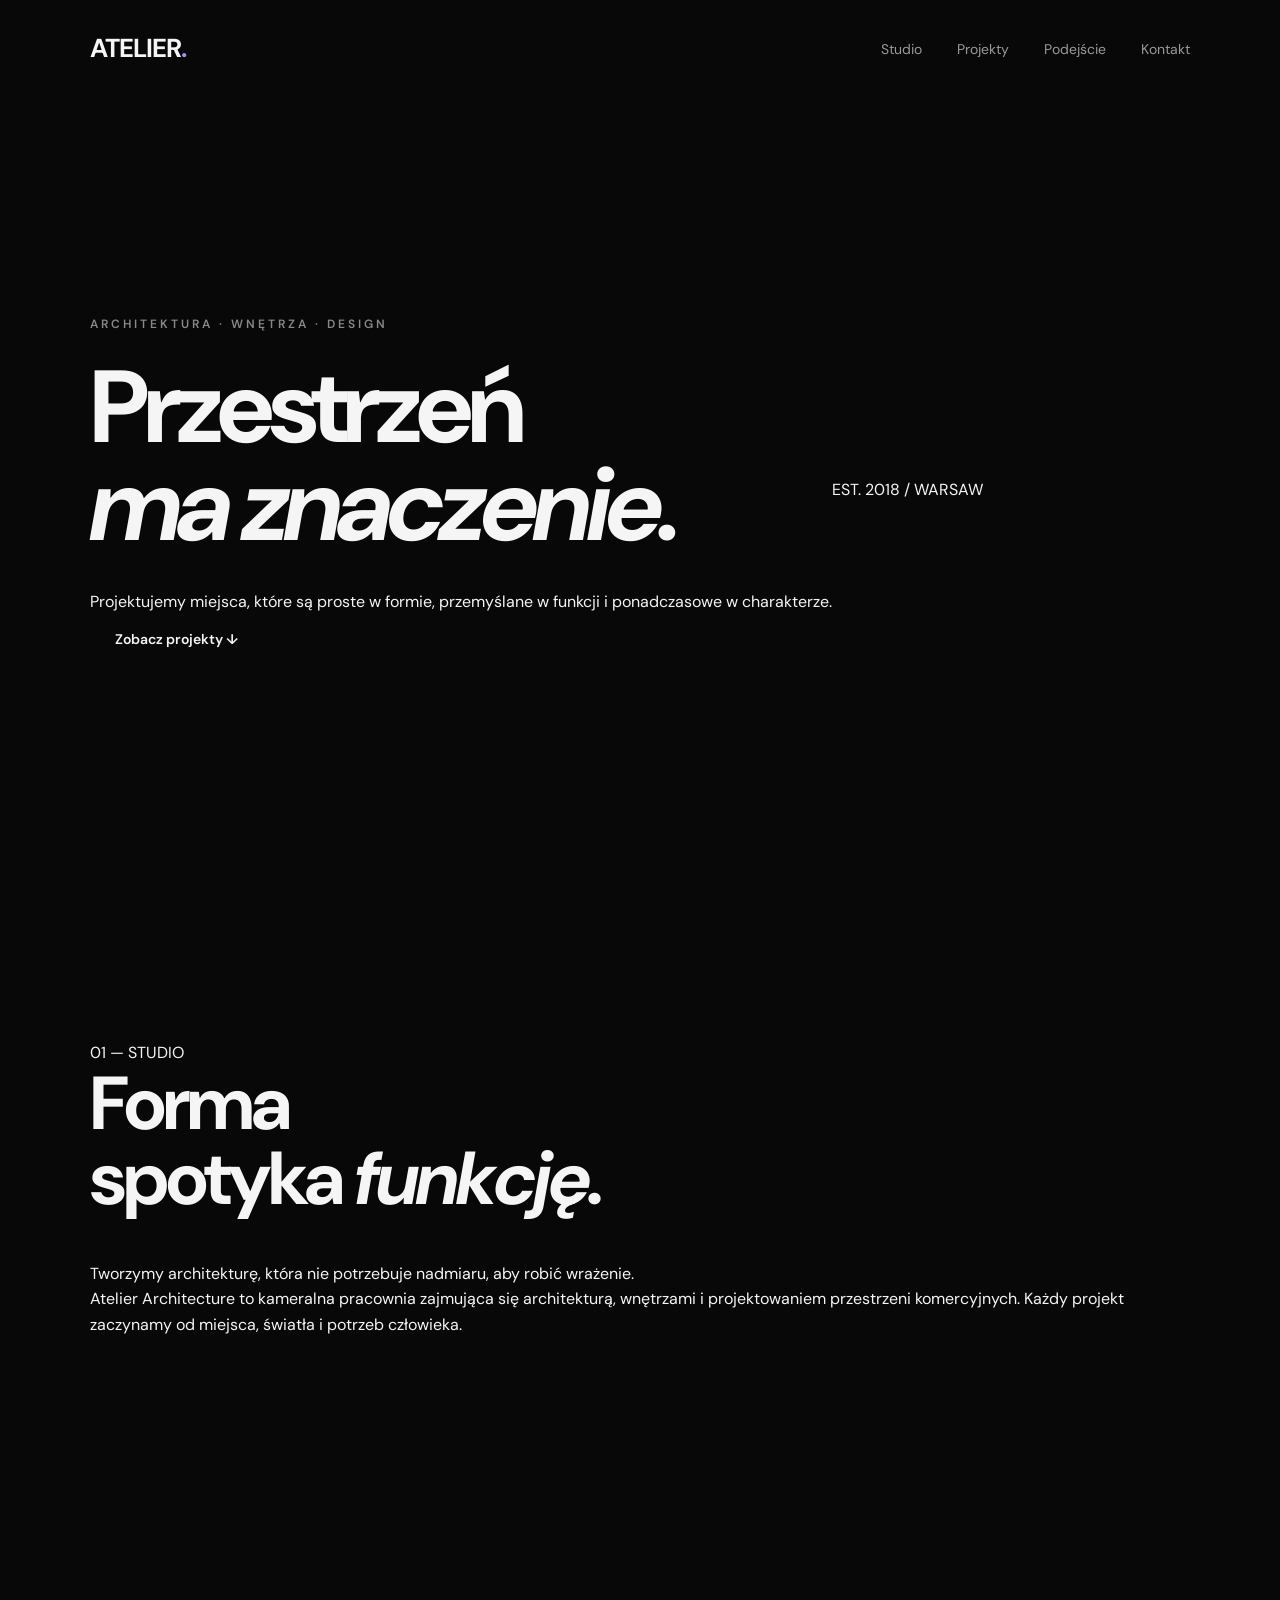
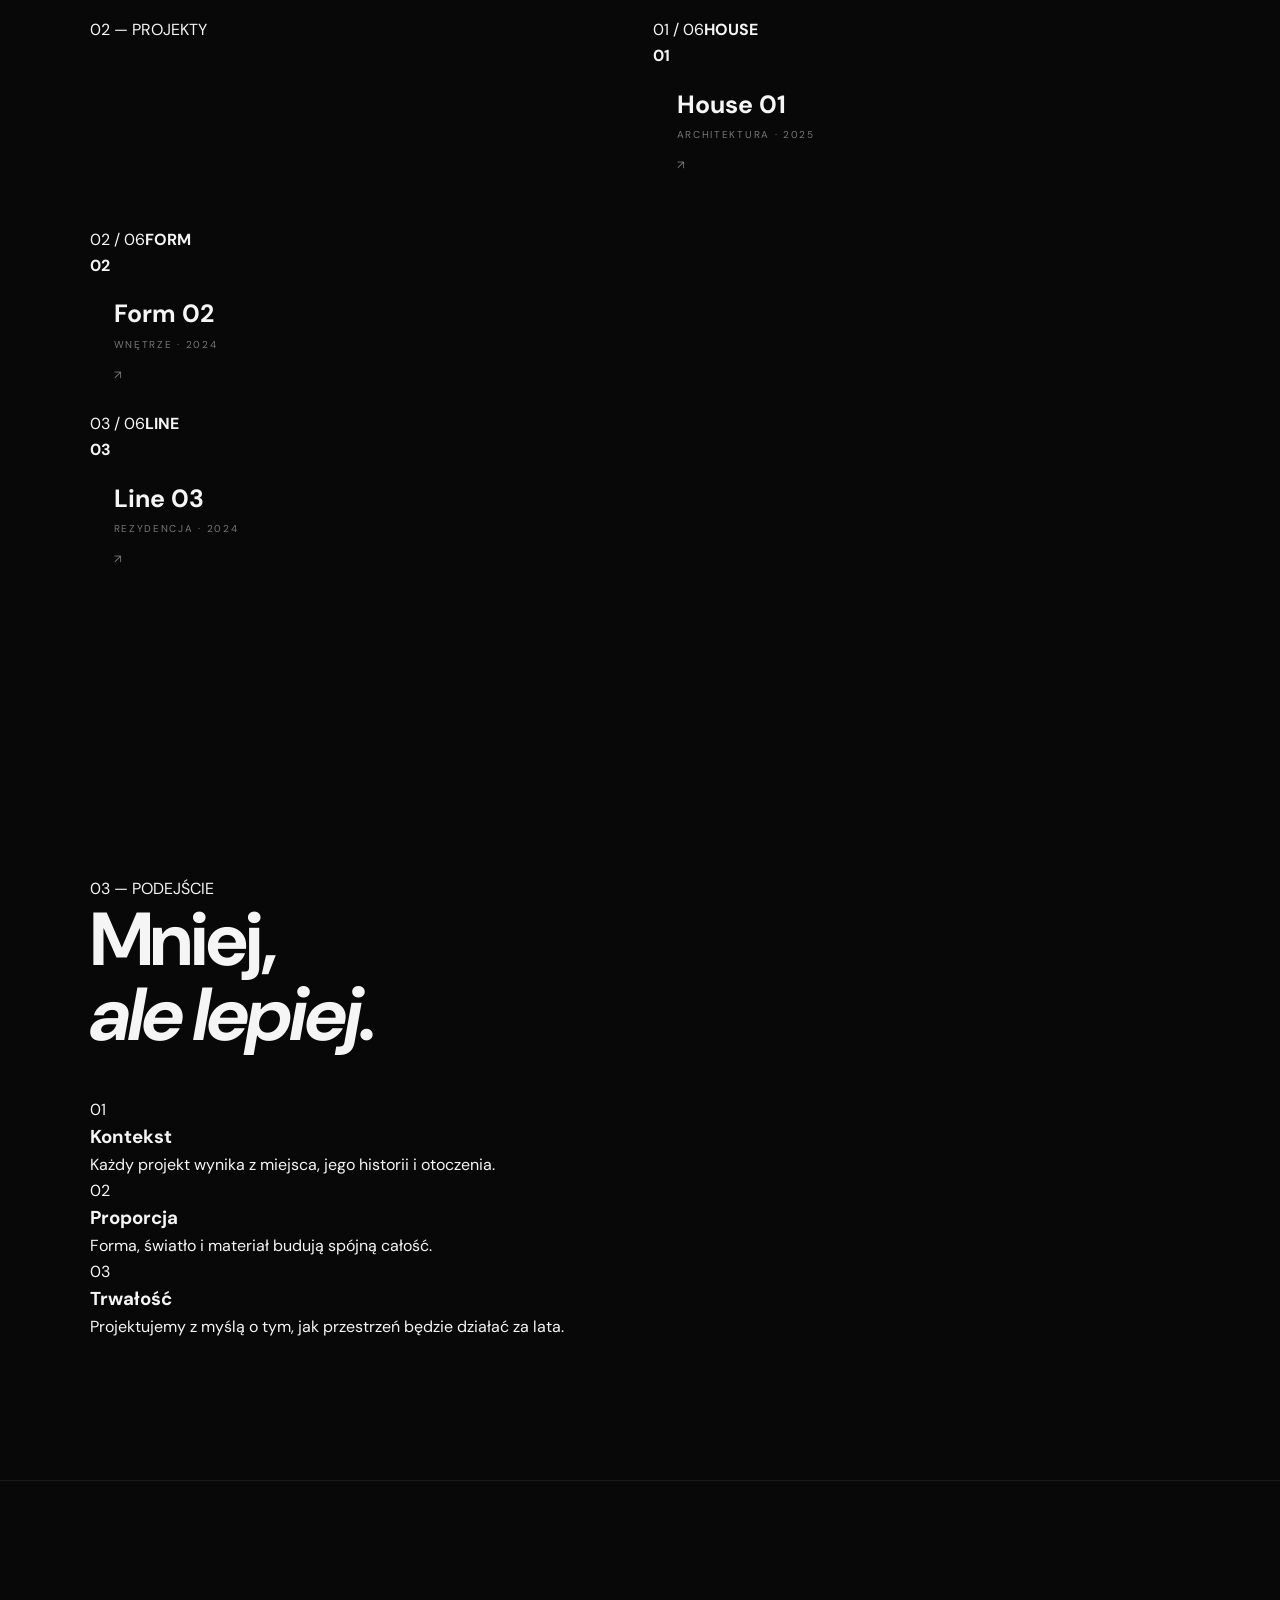
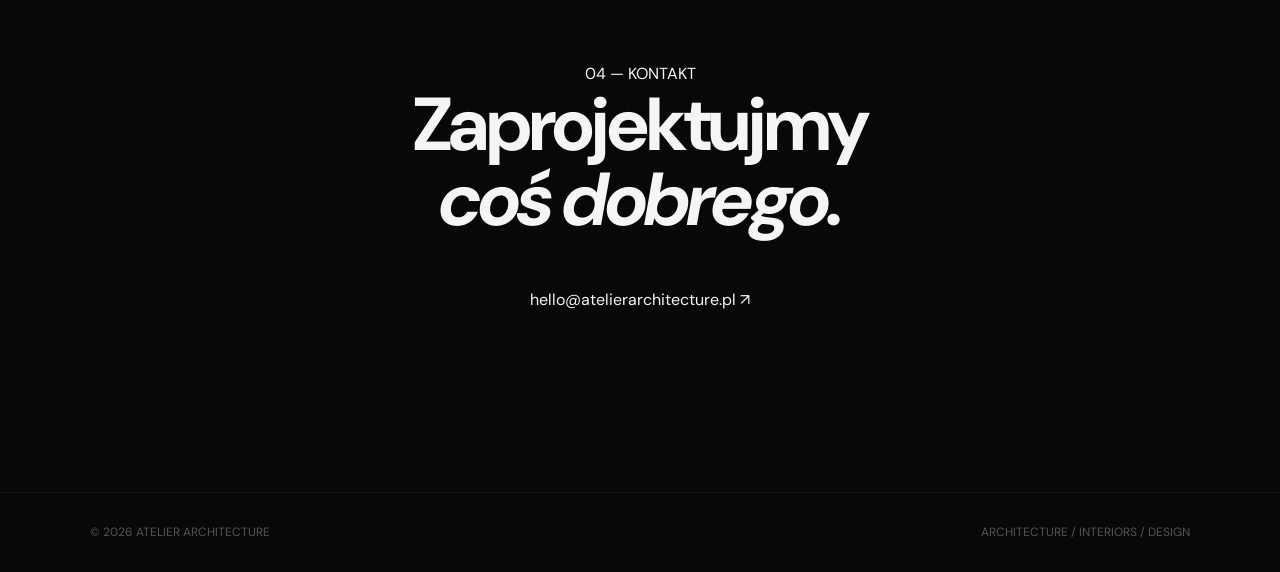
==== atelier-architecture.html @ cf0ad980 "Add files via upload" ====
<!DOCTYPE html>
<html lang="pl">
<head>
<meta charset="UTF-8">
<meta name="viewport" content="width=device-width, initial-scale=1.0">
<title>Atelier Architecture — projekt strony | Rafał Pałka</title>
<meta name="description" content="Atelier Architecture — przykładowy projekt minimalistycznej strony internetowej dla pracowni architektonicznej.">
<meta name="robots" content="index, follow">
<link rel="canonical" href="https://rafalpalka.pl/atelier-architecture.html">
<meta property="og:type" content="website">
<meta property="og:locale" content="pl_PL">
<meta property="og:title" content="Atelier Architecture — projekt strony | Rafał Pałka">
<meta property="og:description" content="Atelier Architecture — przykładowy projekt minimalistycznej strony internetowej dla pracowni architektonicznej.">
<meta property="og:url" content="https://rafalpalka.pl/atelier-architecture.html">
<meta name="twitter:card" content="summary">
<meta name="twitter:title" content="Atelier Architecture — projekt strony | Rafał Pałka">
<meta name="twitter:description" content="Atelier Architecture — przykładowy projekt minimalistycznej strony internetowej dla pracowni architektonicznej.">
<link rel="stylesheet" href="style.css">
</head>
<body>

<header class="header">
    <a href="#" class="logo">ATELIER<span>.</span></a>
    <button class="menu-button" aria-label="Otwórz menu">☰</button>
    <nav class="nav">
        <a href="#studio">Studio</a>
        <a href="#projects">Projekty</a>
        <a href="#approach">Podejście</a>
        <a href="#contact">Kontakt</a>
    </nav>
</header>

<main>
<section class="hero">
    <div class="hero-image">
        <div class="arch arch-one"></div>
        <div class="arch arch-two"></div>
        <div class="light"></div>
    </div>
    <div class="hero-content">
        <p class="eyebrow">ARCHITEKTURA · WNĘTRZA · DESIGN</p>
        <h1>Przestrzeń<br><i>ma znaczenie.</i></h1>
        <p>Projektujemy miejsca, które są proste w formie, przemyślane w funkcji i ponadczasowe w charakterze.</p>
        <a class="button" href="#projects">Zobacz projekty <span>↓</span></a>
    </div>
    <div class="hero-side">EST. 2018 / WARSAW</div>
</section>

<section id="studio" class="section studio">
    <div class="label">01 — STUDIO</div>
    <div class="grid">
        <h2>Forma<br>spotyka <i>funkcję.</i></h2>
        <div>
            <p class="lead">Tworzymy architekturę, która nie potrzebuje nadmiaru, aby robić wrażenie.</p>
            <p class="muted">Atelier Architecture to kameralna pracownia zajmująca się architekturą, wnętrzami i projektowaniem przestrzeni komercyjnych. Każdy projekt zaczynamy od miejsca, światła i potrzeb człowieka.</p>
        </div>
    </div>
</section>

<section id="projects" class="section projects">
    <div class="label">02 — PROJEKTY</div>
    <div class="project project-main">
        <div class="project-photo photo-one"><span>01 / 06</span><b>HOUSE<br>01</b></div>
        <div class="project-info"><div><h3>House 01</h3><p>ARCHITEKTURA · 2025</p></div><span>↗</span></div>
    </div>
    <div class="project-row">
        <div class="project">
            <div class="project-photo photo-two"><span>02 / 06</span><b>FORM<br>02</b></div>
            <div class="project-info"><div><h3>Form 02</h3><p>WNĘTRZE · 2024</p></div><span>↗</span></div>
        </div>
        <div class="project">
            <div class="project-photo photo-three"><span>03 / 06</span><b>LINE<br>03</b></div>
            <div class="project-info"><div><h3>Line 03</h3><p>REZYDENCJA · 2024</p></div><span>↗</span></div>
        </div>
    </div>
</section>

<section id="approach" class="section approach">
    <div class="label">03 — PODEJŚCIE</div>
    <div class="grid">
        <h2>Mniej,<br><i>ale lepiej.</i></h2>
        <div class="principles">
            <div><span>01</span><h3>Kontekst</h3><p>Każdy projekt wynika z miejsca, jego historii i otoczenia.</p></div>
            <div><span>02</span><h3>Proporcja</h3><p>Forma, światło i materiał budują spójną całość.</p></div>
            <div><span>03</span><h3>Trwałość</h3><p>Projektujemy z myślą o tym, jak przestrzeń będzie działać za lata.</p></div>
        </div>
    </div>
</section>

<section id="contact" class="contact">
    <div class="label">04 — KONTAKT</div>
    <h2>Zaprojektujmy<br><i>coś dobrego.</i></h2>
    <a href="mailto:hello@atelierarchitecture.pl" class="email">hello@atelierarchitecture.pl ↗</a>
</section>
</main>

<footer>
    <span>© 2026 ATELIER ARCHITECTURE</span>
    <span>ARCHITECTURE / INTERIORS / DESIGN</span>
</footer>

<script>
const button = document.querySelector(".menu-button");
const nav = document.querySelector(".nav");
button.addEventListener("click", () => nav.classList.toggle("active"));
document.querySelectorAll(".nav a").forEach(link => {
    link.addEventListener("click", () => nav.classList.remove("active"));
});
</script>
</body>
</html>
---- style.css ----
@import url('https://fonts.googleapis.com/css2?family=DM+Sans:wght@400;500;600;700&display=swap');


* {
    margin: 0;
    padding: 0;
    box-sizing: border-box;
}


html {
    scroll-behavior: smooth;
}


body {
    background: #080808;
    color: #f5f5f5;
    font-family: 'DM Sans', sans-serif;
    line-height: 1.6;
}


a {
    color: inherit;
    text-decoration: none;
}


.header {
    width: 100%;
    padding: 28px 7%;
    display: flex;
    justify-content: space-between;
    align-items: center;
    position: absolute;
    top: 0;
    left: 0;
    z-index: 10;
}


.logo {
    font-size: 26px;
    font-weight: 700;
    letter-spacing: -1px;
}


.logo span,
h1 span,
h2 span {
    color: #a78bfa;
}


.nav {
    display: flex;
    gap: 35px;
}


.nav a {
    color: #999;
    font-size: 14px;
    transition: 0.3s;
}


.nav a:hover {
    color: #fff;
}


.hero {
    min-height: 100vh;
    padding: 180px 7% 100px;
    display: flex;
    align-items: center;
    position: relative;
    overflow: hidden;
}


.hero-content {
    max-width: 800px;
    position: relative;
    z-index: 2;
}


.eyebrow,
.section-label {
    color: #888;
    font-size: 12px;
    font-weight: 600;
    letter-spacing: 3px;
    margin-bottom: 25px;
}


h1 {
    font-size: clamp(55px, 8vw, 105px);
    line-height: 0.95;
    letter-spacing: -5px;
    margin-bottom: 35px;
}


.hero-description {
    max-width: 550px;
    color: #999;
    font-size: 18px;
    margin-bottom: 40px;
}


.hero-buttons {
    display: flex;
    gap: 15px;
    flex-wrap: wrap;
}


.button {
    display: inline-block;
    padding: 14px 25px;
    border-radius: 50px;
    font-size: 14px;
    font-weight: 600;
    transition: 0.3s;
}


.button-primary {
    background: #fff;
    color: #080808;
}


.button-primary:hover {
    transform: translateY(-3px);
}


.button-secondary {
    border: 1px solid #333;
    color: #fff;
}


.button-secondary:hover {
    border-color: #777;
}


.hero-decoration {
    position: absolute;
    right: 5%;
    top: 25%;
    width: 500px;
    height: 500px;
}


.glow {
    position: absolute;
    width: 300px;
    height: 300px;
    background: #7c3aed;
    filter: blur(150px);
    opacity: 0.18;
    top: 100px;
    left: 100px;
}


.circle {
    position: absolute;
    border: 1px solid #292929;
    border-radius: 50%;
}


.circle-1 {
    width: 400px;
    height: 400px;
    top: 50px;
    left: 50px;
}


.circle-2 {
    width: 250px;
    height: 250px;
    top: 125px;
    left: 125px;
}


.section {
    padding: 140px 7%;
    max-width: 1400px;
    margin: auto;
}


h2 {
    font-size: clamp(40px, 6vw, 75px);
    line-height: 1;
    letter-spacing: -3px;
    margin-bottom: 45px;
}


.section-text {
    max-width: 750px;
    color: #999;
    font-size: 20px;
}


.projects {
    display: grid;
    grid-template-columns: repeat(2, 1fr);
    gap: 25px;
}


.project-card {
    background: #101010;
    border: 1px solid #1d1d1d;
    border-radius: 20px;
    overflow: hidden;
    transition: 0.4s;
}


.project-card:hover {
    transform: translateY(-8px);
    border-color: #333;
}


.project-image {
    height: 350px;
    position: relative;
    overflow: hidden;
    display: flex;
    align-items: center;
    justify-content: center;
}

.project-image::before {
    content: "";
    position: absolute;
    width: 70%;
    height: 70%;
    border: 1px solid rgba(255, 255, 255, 0.12);
    border-radius: 12px;
}

.project-image::after {
    content: "";
    position: absolute;
    width: 45%;
    height: 8px;
    border-radius: 10px;
    background: rgba(255, 255, 255, 0.8);
    box-shadow:
        0 25px 0 rgba(255, 255, 255, 0.2),
        0 50px 0 rgba(255, 255, 255, 0.1);

}

.project-card:hover .project-image {
    transform: scale(1.03);
}

.project-image {
    transition: transform 0.5s ease;
}


.project-one {
    background:
        radial-gradient(circle at 70% 30%, #6d28d9, transparent 30%),
        linear-gradient(135deg, #161616, #050505);
}


.project-two {
    background:
        radial-gradient(circle at 30% 50%, #9333ea, transparent 30%),
        linear-gradient(135deg, #151515, #050505);
}


.project-three {
    background:
        radial-gradient(circle at 70% 70%, #4c1d95, transparent 35%),
        linear-gradient(135deg, #191919, #050505);
}


.project-info {
    padding: 25px;
}


.project-info p {
    color: #777;
    font-size: 11px;
    letter-spacing: 2px;
    margin-bottom: 10px;
}


.project-info h3 {
    font-size: 28px;
    margin-bottom: 8px;
}


.project-info span {
    color: #777;
    font-size: 13px;
}


.services {
    display: grid;
    grid-template-columns: repeat(3, 1fr);
    gap: 20px;
}


.service {
    padding: 35px;
    border: 1px solid #222;
    border-radius: 18px;
    transition: 0.3s;
}


.service:hover {
    border-color: #444;
    transform: translateY(-5px);
}


.service > span {
    color: #a78bfa;
    font-size: 13px;
}


.service h3 {
    font-size: 25px;
    margin: 35px 0 15px;
}


.service p {
    color: #888;
    font-size: 15px;
}


.contact {
    padding: 180px 7%;
    text-align: center;
    border-top: 1px solid #181818;
}


.contact h2 {
    margin-bottom: 50px;
}


footer {
    padding: 30px 7%;
    border-top: 1px solid #181818;
    display: flex;
    justify-content: space-between;
    color: #555;
    font-size: 12px;
}


/* TELEFON */

@media (max-width: 800px) {

    .header {
        padding: 25px 6%;
   
    }

    .hero {
        padding: 150px 6% 80px;
    }

    h1 {
        font-size: 58px;
        letter-spacing: -3px;
    }

    .hero-description {
        font-size: 16px;
    }

    .hero-decoration {
        right: -180px;
        opacity: 0.5;
    }

    .section {
        padding: 100px 6%;
    }

    .projects,
    .services {
        grid-template-columns: 1fr;
    }

    .project-image {
        height: 280px;
    }

    .contact {
        padding: 120px 6%;
    }

    footer {
        padding: 25px 6%;
    }
}


/* =========================
   STRONA PROJEKTU
========================= */

.back-link {
    color: #888;
    font-size: 14px;
    transition: 0.3s;
}

.back-link:hover {
    color: #fff;
}


.project-hero {
    max-width: 900px;
    margin: auto;
    padding: 200px 7% 100px;
}


.project-hero h1 {
    font-size: clamp(60px, 10vw, 130px);
    margin-bottom: 40px;
}


.project-description {
    max-width: 650px;
    color: #999;
    font-size: 19px;
    margin-bottom: 35px;
}


.project-tags {
    display: flex;
    flex-wrap: wrap;
    gap: 10px;
}


.project-tags span {
    padding: 8px 14px;
    border: 1px solid #292929;
    border-radius: 50px;
    color: #aaa;
    font-size: 12px;
}


.project-preview {
    padding: 50px 7% 150px;
    max-width: 1400px;
    margin: auto;
}


.fake-browser {
    background: #111;
    border: 1px solid #252525;
    border-radius: 18px;
    overflow: hidden;
    box-shadow: 0 40px 100px rgba(0, 0, 0, 0.5);
}


.browser-bar {
    height: 45px;
    background: #181818;
    display: flex;
    align-items: center;
    gap: 7px;
    padding-left: 18px;
}


.browser-bar span {
    width: 9px;
    height: 9px;
    background: #444;
    border-radius: 50%;
}


.fake-site {
    min-height: 550px;
    padding: 70px;
    background:
        radial-gradient(
            circle at 80% 30%,
            rgba(124, 58, 237, 0.35),
            transparent 30%
        ),
        #090909;
}


.fake-site > p {
    color: #aaa;
    font-size: 14px;
    margin-bottom: 100px;
}


.fake-site h2 {
    font-size: clamp(40px, 6vw, 80px);
    max-width: 700px;
    margin-bottom: 40px;
}


.fake-button {
    display: inline-block;
    padding: 13px 22px;
    border-radius: 50px;
    background: #fff;
    color: #111;
    font-size: 13px;
    font-weight: 600;
}


.project-details {
    max-width: 1100px;
    margin: auto;
    padding: 100px 7% 180px;
    display: grid;
    grid-template-columns: 1fr 1fr;
    gap: 100px;
}


.project-details h2 {
    font-size: 50px;
}


.project-details > div:last-child {
    color: #888;
    font-size: 17px;
}


.project-details p + p {
    margin-top: 25px;
}


.next-project {
    text-align: center;
    padding: 150px 7%;
    border-top: 1px solid #181818;
}


.next-project h2 {
    margin-bottom: 50px;
}


@media (max-width: 800px) {

    .project-hero {
        padding: 150px 6% 70px;
    }

    .project-preview {
        padding: 30px 6% 100px;
    }

    .fake-site {
        min-height: 450px;
        padding: 40px;
    }

    .fake-site > p {
        margin-bottom: 70px;
    }

    .project-details {
        grid-template-columns: 1fr;
        gap: 40px;
        padding: 80px 6% 120px;
    }

    .project-details h2 {
        font-size: 40px;
    }

}
/* =========================
   ATELIER
========================= */

.restaurant-hero {
    min-height: 100vh;
    display: flex;
    align-items: center;
    padding: 150px 8%;
    position: relative;
    overflow: hidden;

    background:
        radial-gradient(
            circle at 70% 50%,
            rgba(139, 92, 246, 0.18),
            transparent 35%
        ),
        linear-gradient(
            135deg,
            #0d0d0d,
            #15120f
        );
}


.restaurant-content {
    max-width: 700px;
}


.restaurant-label {
    color: #999;
    letter-spacing: 4px;
    font-size: 11px;
    margin-bottom: 30px;
}


.restaurant-hero h1 {
    font-size: clamp(70px, 12vw, 170px);
    letter-spacing: 8px;
    line-height: 0.9;
    margin-bottom: 35px;
}


.restaurant-content > p {
    max-width: 500px;
    color: #aaa;
    font-size: 18px;
    margin-bottom: 40px;
}


.restaurant-button {
    display: inline-block;
    padding: 14px 25px;
    background: #f5f5f5;
    color: #111;
    border-radius: 50px;
    font-size: 13px;
    font-weight: 600;
    transition: 0.3s;
}


.restaurant-button:hover {
    transform: translateY(-3px);
}


.restaurant-menu {
    max-width: 1100px;
    margin: auto;
    padding: 150px 7%;
}


.restaurant-menu h2 {
    margin-bottom: 80px;
}


.menu-items {
    border-top: 1px solid #292929;
}


.menu-item {
    display: flex;
    justify-content: space-between;
    gap: 30px;
    padding: 30px 0;
    border-bottom: 1px solid #292929;
}


.menu-item h3 {
    font-size: 21px;
    margin-bottom: 5px;
}


.menu-item p {
    color: #777;
    font-size: 14px;
}


.menu-item strong {
    font-weight: 400;
    color: #aaa;
}


.restaurant-about {
    max-width: 1100px;
    margin: auto;
    padding: 80px 7% 180px;

    display: grid;
    grid-template-columns: 1fr 1fr;
    gap: 100px;
}


.restaurant-about p:last-child {
    color: #888;
    font-size: 18px;
    padding-top: 50px;
}


.restaurant-contact {
    text-align: center;
    padding: 160px 7%;
    border-top: 1px solid #202020;
}


.restaurant-contact h2 {
    margin-bottom: 50px;
}


@media (max-width: 800px) {

    .restaurant-hero {
        padding: 140px 6%;
    }

    .restaurant-hero h1 {
        font-size: 65px;
    }

    .restaurant-menu {
        padding: 100px 6%;
    }

    .restaurant-about {
        grid-template-columns: 1fr;
        gap: 20px;
        padding: 50px 6% 120px;
    }

    .restaurant-about p:last-child {
        padding-top: 0;
    }

    .menu-item {
        align-items: flex-start;
    }

}
/* =========================
   CREATIVE STUDIO
========================= */

.creative-hero {
    min-height: 100vh;
    padding: 180px 8% 100px;
    display: flex;
    align-items: center;
    background:
        radial-gradient(
            circle at 80% 30%,
            rgba(124, 58, 237, 0.2),
            transparent 30%
        ),
        #080808;
}


.creative-intro {
    width: 100%;
}


.creative-intro h1 {
    font-size: clamp(70px, 14vw, 190px);
    line-height: 0.8;
    letter-spacing: -8px;
    margin-bottom: 60px;
}


.creative-intro h1 span {
    color: #a78bfa;
}


.creative-intro > p:last-child {
    max-width: 450px;
    color: #888;
    font-size: 18px;
}


.creative-work {
    max-width: 1200px;
    margin: auto;
    padding: 150px 7%;
}


.creative-heading {
    margin-bottom: 80px;
}


.creative-grid {
    display: grid;
    grid-template-columns: 1fr 1fr;
    gap: 20px;
}


.creative-card {
    min-height: 350px;
    padding: 30px;
    border: 1px solid #242424;
    border-radius: 18px;

    display: flex;
    flex-direction: column;
    justify-content: space-between;

    background:
        radial-gradient(
            circle at 70% 30%,
            rgba(167, 139, 250, 0.15),
            transparent 35%
        ),
        #101010;

    transition: 0.4s;
}


.creative-card:hover {
    transform: translateY(-8px);
    border-color: #444;
}


.creative-card-large {
    min-height: 500px;
}


.creative-card span {
    color: #666;
    font-size: 13px;
}


.creative-card h3 {
    font-size: 40px;
    letter-spacing: -2px;
}


.creative-about {
    max-width: 1000px;
    margin: auto;
    padding: 100px 7% 180px;
}


.creative-about h2 {
    margin-bottom: 50px;
}


.creative-about > p:last-child {
    max-width: 650px;
    color: #888;
    font-size: 19px;
}


@media (max-width: 800px) {

    .creative-hero {
        padding: 150px 6% 80px;
    }

    .creative-intro h1 {
        font-size: 75px;
        letter-spacing: -4px;
    }

    .creative-work {
        padding: 100px 6%;
    }

    .creative-grid {
        grid-template-columns: 1fr;
    }

    .creative-card,
    .creative-card-large {
        min-height: 300px;
    }

    .creative-about {
        padding: 70px 6% 120px;
    }

}
.menu-button {
    display: none;
    background: none;
    border: none;
    color: #fff;
    font-size: 28px;
    cursor: pointer;
}


@media (max-width: 800px) {

    .menu-button {
        display: block;
        position: relative;
        z-index: 20;
    }

    .nav {
        display: flex;
        position: fixed;
        inset: 0;
        background: #080808;

        flex-direction: column;
        justify-content: center;
        align-items: center;
        gap: 30px;

        opacity: 0;
        visibility: hidden;
        transform: translateY(-20px);

        transition: 0.3s;
    }

    .nav.active {
        opacity: 1;
        visibility: visible;
        transform: translateY(0);
    }

    .nav a {
        font-size: 24px;
    }

}
/* =========================
   MOBILE MENU
========================= */

.menu-button {
    display: none;
    background: transparent;
    border: none;
    color: #ffffff;
    font-size: 28px;
    cursor: pointer;
    z-index: 100;
}


@media (max-width: 800px) {

    .menu-button {
        display: block;
        position: relative;
        z-index: 101;
    }

    .header {
        position: absolute;
        z-index: 100;
    }

    .nav {
        display: flex !important;
        position: fixed;
        top: 0;
        left: 0;

        width: 100%;
        height: 100vh;

        background: #080808;

        flex-direction: column;
        justify-content: center;
        align-items: center;

        gap: 30px;

        opacity: 0;
        visibility: hidden;
        pointer-events: none;

        transform: translateY(-20px);
        transition: 0.3s ease;
    }

    .nav.active {
        opacity: 1;
        visibility: visible;
        pointer-events: auto;
        transform: translateY(0);
    }

    .nav a {
        display: block;
        color: #ffffff;
        font-size: 24px;
    }

}
/* =========================
   V1 — PROJECT THUMBNAILS
========================= */
.project-card > a { display:block; height:100%; }
.project-image { position:relative; }
.project-auto { background:linear-gradient(135deg,#171717,#343434); padding:20px; }
.thumb-browser { position:absolute; inset:24px 24px 0; background:#f0f0ed; color:#111; border-radius:10px 10px 0 0; overflow:hidden; box-shadow:0 20px 50px rgba(0,0,0,.35); }
.thumb-bar { height:16px; background:#d6d6d2; }
.thumb-auto-nav { padding:12px 16px; font-size:9px; font-weight:700; border-bottom:1px solid #ddd; }
.thumb-auto-nav span { float:right; font-weight:400; color:#777; }
.thumb-auto-hero { height:100%; padding:42px 22px; background:linear-gradient(135deg,#171717,#3c3c3c); color:#fff; }
.thumb-auto-hero b { font-size:34px; line-height:.9; }
.thumb-auto-hero em { color:#a78bfa; font-style:normal; }
.thumb-auto-hero small { display:block; margin-top:20px; color:#bbb; font-size:7px; letter-spacing:1px; }
.mini-label { position:relative; z-index:2; font-size:48px; line-height:.8; font-weight:700; letter-spacing:-3px; text-align:center; }
.project-one { background:radial-gradient(circle at 70% 30%,#6d28d9,transparent 30%),linear-gradient(135deg,#161616,#050505); color:#ddd; }
.project-three { background:#eeeae1; color:#171717; }
.project-three::before,.project-two::before { border-color:rgba(0,0,0,.12); }
.project-three .mini-label em { color:#ff5b25; font-style:normal; }
.project-two { background:linear-gradient(135deg,#bbb8b0,#4d4b46); color:#f2f0ea; }
.project-two .mini-label { font-family:Georgia,serif; font-weight:400; }
.project-two .mini-label em { font-style:italic; }
@media (max-width:700px) {
    .thumb-browser { inset:18px 18px 0; }
    .mini-label { font-size:36px; }
}

/* =========================
   POPRAWIONA SEKCJA PROJEKTÓW
========================= */
#projects .projects {
    display: grid;
    grid-template-columns: repeat(2, minmax(0, 1fr));
    gap: 28px;
    margin-top: 45px;
}

#projects .project-card {
    min-width: 0;
    background: #101010;
    border: 1px solid #1d1d1d;
    border-radius: 18px;
    overflow: hidden;
}

#projects .project-card > a {
    display: block;
    height: 100%;
}

#projects .project-image {
    height: 330px;
    min-width: 0;
    overflow: hidden;
    position: relative;
    transition: transform .45s ease;
}

#projects .project-card:hover .project-image {
    transform: none;
}

#projects .project-image::before,
#projects .project-image::after {
    pointer-events: none;
}

#projects .project-info {
    padding: 22px 24px 25px;
}

#projects .project-info p {
    margin: 0 0 8px;
    color: #777;
    font-size: 10px;
    letter-spacing: 1.7px;
}

#projects .project-info h3 {
    margin: 0 0 8px;
    font-size: 25px;
    line-height: 1.15;
}

#projects .project-info span {
    color: #777;
    font-size: 12px;
}

#projects .thumb-browser {
    inset: 22px 22px 0;
}

#projects .thumb-auto-hero {
    height: 100%;
}

#projects .v1-thumb {
    inset: 22px;
}

#projects .mini-label {
    position: relative;
    z-index: 2;
}

#projects .project-auto::before,
#projects .project-auto::after,
#projects .project-v1::before,
#projects .project-v1::after,
#projects .project-one::before,
#projects .project-one::after,
#projects .project-two::before,
#projects .project-two::after,
#projects .project-three::before,
#projects .project-three::after {
    display: none;
}

@media (max-width: 800px) {
    #projects .projects {
        grid-template-columns: 1fr;
        gap: 22px;
    }

    #projects .project-image {
        height: 300px;
    }

    #projects .project-info {
        padding: 20px;
    }
}


/* =========================
   SEKCJA O MNIE — UKŁAD V1
========================= */
#about.about-section {
    width: min(980px, 86%);
    margin: 0 auto;
    padding: 155px 0 155px;
    display: grid;
    grid-template-columns: minmax(260px, 0.72fr) minmax(0, 1.45fr);
    column-gap: 90px;
    align-items: start;
}

#about .about-heading {
    padding-top: 4px;
}

#about .about-heading .section-label {
    margin-bottom: 26px;
}

#about .about-heading h2 {
    max-width: 300px;
    margin: 0;
    font-size: clamp(58px, 5.2vw, 72px);
    line-height: .92;
    letter-spacing: -4px;
}

#about .about-content {
    min-width: 0;
}

#about .about-main {
    margin: 0 0 28px;
    color: #f5f5f5;
    font-size: 25px;
    line-height: 1.35;
}

#about .about-content > p:not(.about-main) {
    margin: 0 0 20px;
    max-width: 650px;
    color: #929292;
    font-size: 16px;
    line-height: 1.65;
}

#about .about-stats {
    margin-top: 48px;
    padding-top: 28px;
    border-top: 1px solid #242424;
    display: grid;
    grid-template-columns: repeat(3, minmax(0, 1fr));
    gap: 35px;
}

#about .about-stats > div {
    min-width: 0;
}

#about .about-stats strong {
    display: block;
    margin-bottom: 9px;
    color: #a78bfa;
    font-size: 23px;
    line-height: 1;
}

#about .about-stats span {
    display: block;
    margin-bottom: 7px;
    color: #f0f0f0;
    font-size: 12px;
    font-weight: 600;
}

#about .about-stats p {
    margin: 0;
    color: #686868;
    font-size: 10px;
    line-height: 1.5;
}

@media (max-width: 800px) {
    #about.about-section {
        width: 88%;
        padding: 105px 0 110px;
        grid-template-columns: 1fr;
        row-gap: 55px;
    }

    #about .about-heading h2 {
        max-width: none;
        font-size: 58px;
    }

    #about .about-main {
        font-size: 22px;
    }

    #about .about-stats {
        gap: 18px;
    }
}

@media (max-width: 520px) {
    #about .about-stats {
        grid-template-columns: 1fr;
        gap: 25px;
    }
}

/* =========================
   USŁUGI + KONTAKT — UKŁAD V1
========================= */
#services.services-section,
#contact.contact-section {
    width: min(980px, 86%);
    margin: 0 auto;
    padding: 155px 0;
    display: grid;
    grid-template-columns: minmax(260px, 0.72fr) minmax(0, 1.45fr);
    column-gap: 90px;
    align-items: start;
    border-top: 1px solid #181818;
}

#services .services-heading,
#contact .contact-heading {
    padding-top: 4px;
}

#services .services-heading .section-label,
#contact .contact-heading .section-label {
    margin-bottom: 26px;
}

#services .services-heading h2,
#contact .contact-heading h2 {
    max-width: 330px;
    margin: 0 0 28px;
    font-size: clamp(52px, 5vw, 70px);
    line-height: .94;
    letter-spacing: -4px;
}

#services .services-heading > p:last-child,
#contact .contact-heading > p:last-child {
    max-width: 310px;
    color: #777;
    font-size: 15px;
    line-height: 1.65;
}

#services .services-list {
    display: flex;
    flex-direction: column;
    border-top: 1px solid #242424;
}

#services .service-card {
    min-height: 130px;
    padding: 28px 0;
    display: grid;
    grid-template-columns: 45px minmax(0, 1fr) 30px;
    column-gap: 20px;
    align-items: start;
    border-bottom: 1px solid #242424;
    transition: padding .25s ease, border-color .25s ease;
}

#services .service-card:hover {
    padding-left: 8px;
    border-color: #444;
}

#services .service-number {
    color: #a78bfa;
    font-size: 12px;
    font-weight: 600;
    letter-spacing: 1px;
}

#services .service-card h3 {
    margin: 0 0 8px;
    font-size: 20px;
    font-weight: 600;
}

#services .service-card p {
    margin: 0;
    max-width: 540px;
    color: #777;
    font-size: 13px;
    line-height: 1.6;
}

#services .service-arrow {
    color: #777;
    font-size: 18px;
    text-align: right;
}

#contact.contact-section {
    padding-top: 155px;
    padding-bottom: 155px;
}

#contact .contact-heading h2 {
    margin-bottom: 28px;
}

#contact .contact-form {
    display: flex;
    flex-direction: column;
    gap: 25px;
    padding-top: 0;
}

#contact .form-group {
    display: flex;
    flex-direction: column;
    gap: 9px;
}

#contact .form-group label {
    color: #888;
    font-size: 11px;
    font-weight: 600;
    letter-spacing: 2px;
    text-transform: uppercase;
}

#contact .form-group input,
#contact .form-group textarea {
    width: 100%;
    padding: 15px 0;
    border: 0;
    border-bottom: 1px solid #2a2a2a;
    outline: none;
    background: transparent;
    color: #f5f5f5;
    font-family: inherit;
    font-size: 15px;
    transition: border-color .25s ease;
}

#contact .form-group textarea {
    min-height: 130px;
    resize: vertical;
}

#contact .form-group input:focus,
#contact .form-group textarea:focus {
    border-bottom-color: #a78bfa;
}

#contact .form-group input::placeholder,
#contact .form-group textarea::placeholder {
    color: #555;
}

#contact .form-button {
    align-self: flex-start;
    margin-top: 5px;
    padding: 14px 24px;
    border: 1px solid #333;
    border-radius: 50px;
    background: #f5f5f5;
    color: #080808;
    font-family: inherit;
    font-size: 13px;
    font-weight: 600;
    cursor: pointer;
    transition: transform .25s ease, background .25s ease;
}

#contact .form-button:hover {
    transform: translateY(-3px);
    background: #fff;
}

@media (max-width: 800px) {
    #services.services-section,
    #contact.contact-section {
        width: 88%;
        padding: 105px 0 110px;
        grid-template-columns: 1fr;
        row-gap: 55px;
    }

    #services .services-heading h2,
    #contact .contact-heading h2 {
        max-width: none;
        font-size: 58px;
    }

    #services .services-heading > p:last-child,
    #contact .contact-heading > p:last-child {
        max-width: 520px;
    }

    #services .service-card {
        grid-template-columns: 38px minmax(0, 1fr) 25px;
        column-gap: 15px;
    }
}

@media (max-width: 520px) {
    #services .services-heading h2,
    #contact .contact-heading h2 {
        font-size: 50px;
        letter-spacing: -3px;
    }

    #services .service-card {
        grid-template-columns: 32px minmax(0, 1fr) 20px;
        column-gap: 10px;
        padding: 23px 0;
    }

    #services .service-card h3 {
        font-size: 18px;
    }
}

/* FINAL — UKŁAD SEKCJI USŁUGI I KONTAKT */
#services.services-section,
#contact.contact-section {
    box-sizing: border-box;
    width: min(980px, 86%);
    margin-left: auto;
    margin-right: auto;
    display: grid;
    grid-template-columns: 0.72fr 1.45fr;
    gap: 90px;
    align-items: start;
    border-top: 1px solid #181818;
}

#services.services-section {
    padding: 155px 0 120px;
}

#contact.contact-section {
    padding: 155px 0 155px;
}

#services .services-heading,
#contact .contact-heading {
    min-width: 0;
    padding: 0;
}

#services .services-heading .section-label,
#contact .contact-heading .section-label {
    margin: 0 0 26px;
}

#services .services-heading h2,
#contact .contact-heading h2 {
    margin: 0 0 28px;
    max-width: 340px;
    font-size: clamp(52px, 5vw, 70px);
    line-height: .94;
    letter-spacing: -4px;
}

#services .services-heading h2 span,
#contact .contact-heading h2 span {
    color: #a78bfa;
}

#services .services-heading > p:last-child,
#contact .contact-heading > p:last-child {
    margin: 0;
    max-width: 320px;
    color: #777;
    font-size: 15px;
    line-height: 1.65;
}

#services .services-list {
    min-width: 0;
    display: flex;
    flex-direction: column;
    border-top: 1px solid #242424;
}

#services .service-card {
    box-sizing: border-box;
    min-height: 125px;
    padding: 28px 0;
    display: grid;
    grid-template-columns: 45px minmax(0, 1fr) 30px;
    gap: 20px;
    align-items: start;
    border-bottom: 1px solid #242424;
}

#services .service-card:hover {
    padding-left: 0;
    border-color: #242424;
}

#services .service-number {
    color: #a78bfa;
    font-size: 12px;
    font-weight: 600;
    letter-spacing: 1px;
}

#services .service-card h3 {
    margin: 0 0 8px;
    font-size: 20px;
    line-height: 1.2;
    font-weight: 600;
}

#services .service-card p {
    margin: 0;
    max-width: 540px;
    color: #777;
    font-size: 13px;
    line-height: 1.6;
}

#services .service-arrow {
    color: #777;
    font-size: 18px;
    line-height: 1;
    text-align: right;
}

#contact .contact-form {
    min-width: 0;
    display: flex;
    flex-direction: column;
    gap: 25px;
    padding: 0;
}

#contact .form-group {
    display: flex;
    flex-direction: column;
    gap: 9px;
}

#contact .form-group label {
    color: #888;
    font-size: 11px;
    font-weight: 600;
    letter-spacing: 2px;
    text-transform: uppercase;
}

#contact .form-group input,
#contact .form-group textarea {
    box-sizing: border-box;
    width: 100%;
    padding: 15px 0;
    border: 0;
    border-bottom: 1px solid #2a2a2a;
    outline: none;
    background: transparent;
    color: #f5f5f5;
    font-family: inherit;
    font-size: 15px;
}

#contact .form-group textarea {
    min-height: 130px;
    resize: vertical;
}

#contact .form-group input:focus,
#contact .form-group textarea:focus {
    border-bottom-color: #a78bfa;
}

#contact .form-group input::placeholder,
#contact .form-group textarea::placeholder {
    color: #555;
}

#contact .form-button {
    align-self: flex-start;
    margin-top: 5px;
    padding: 14px 24px;
    border: 1px solid #333;
    border-radius: 50px;
    background: #f5f5f5;
    color: #080808;
    font-family: inherit;
    font-size: 13px;
    font-weight: 600;
    cursor: pointer;
}

@media (max-width: 800px) {
    #services.services-section,
    #contact.contact-section {
        width: 88%;
        grid-template-columns: 1fr;
        gap: 55px;
        padding-top: 105px;
        padding-bottom: 110px;
    }

    #services .services-heading h2,
    #contact .contact-heading h2 {
        max-width: none;
        font-size: 58px;
    }

    #services .services-heading > p:last-child,
    #contact .contact-heading > p:last-child {
        max-width: 520px;
    }
}

@media (max-width: 520px) {
    #services .services-heading h2,
    #contact .contact-heading h2 {
        font-size: 50px;
        letter-spacing: -3px;
    }

    #services .service-card {
        grid-template-columns: 32px minmax(0, 1fr) 20px;
        gap: 10px;
        padding: 23px 0;
    }

    #services .service-card h3 {
        font-size: 18px;
    }
}
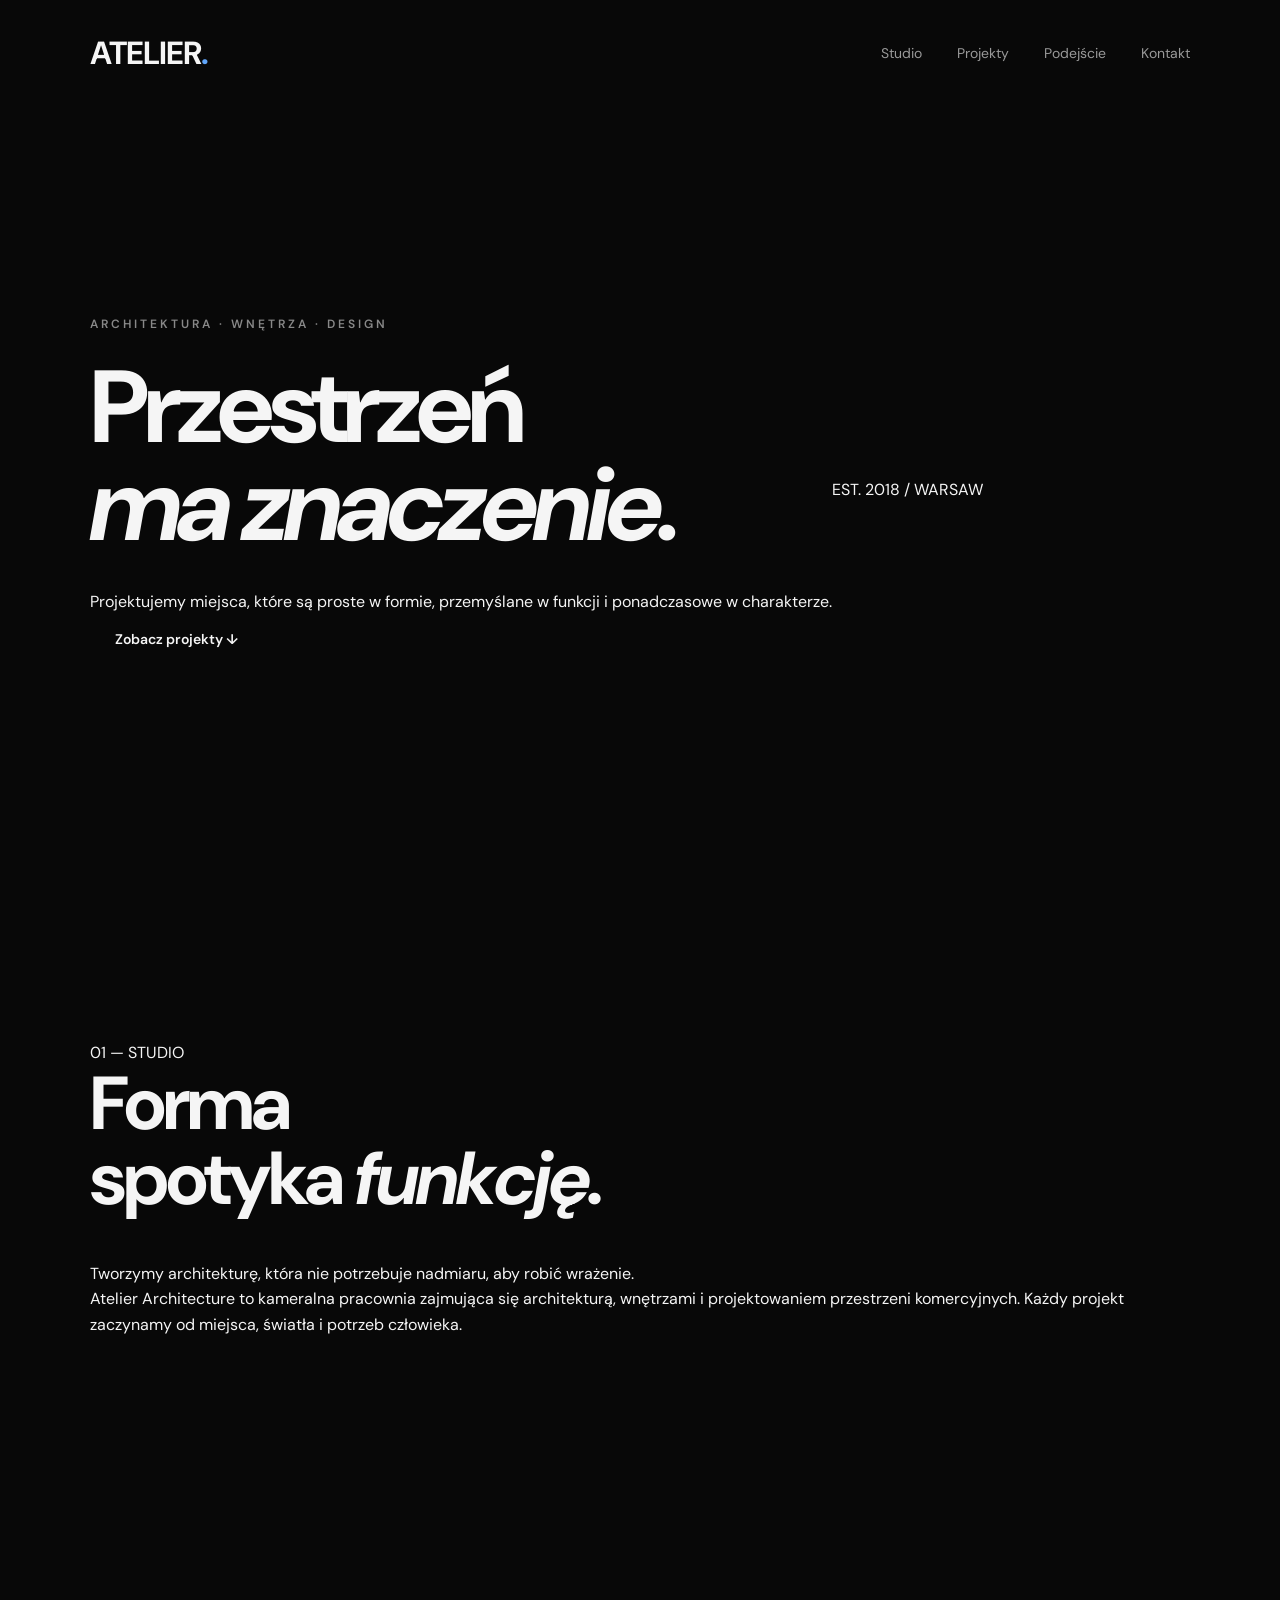
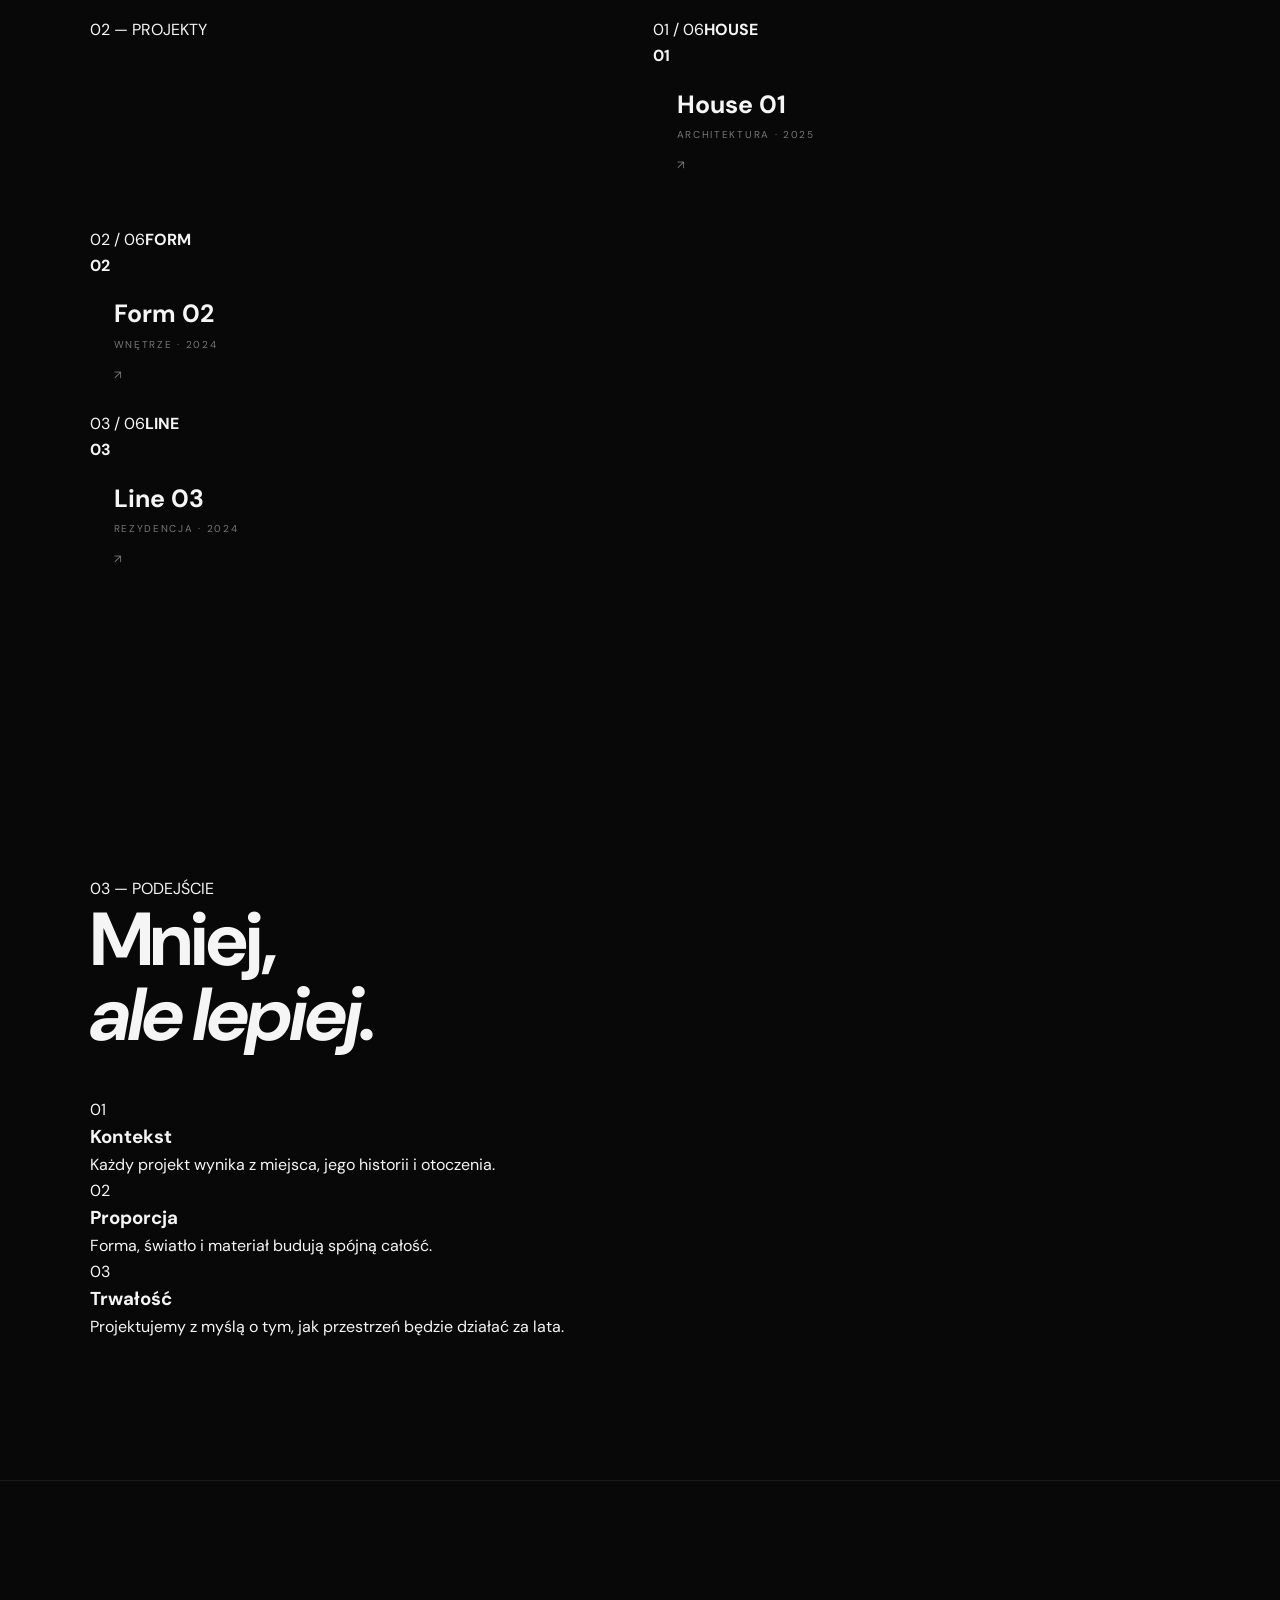
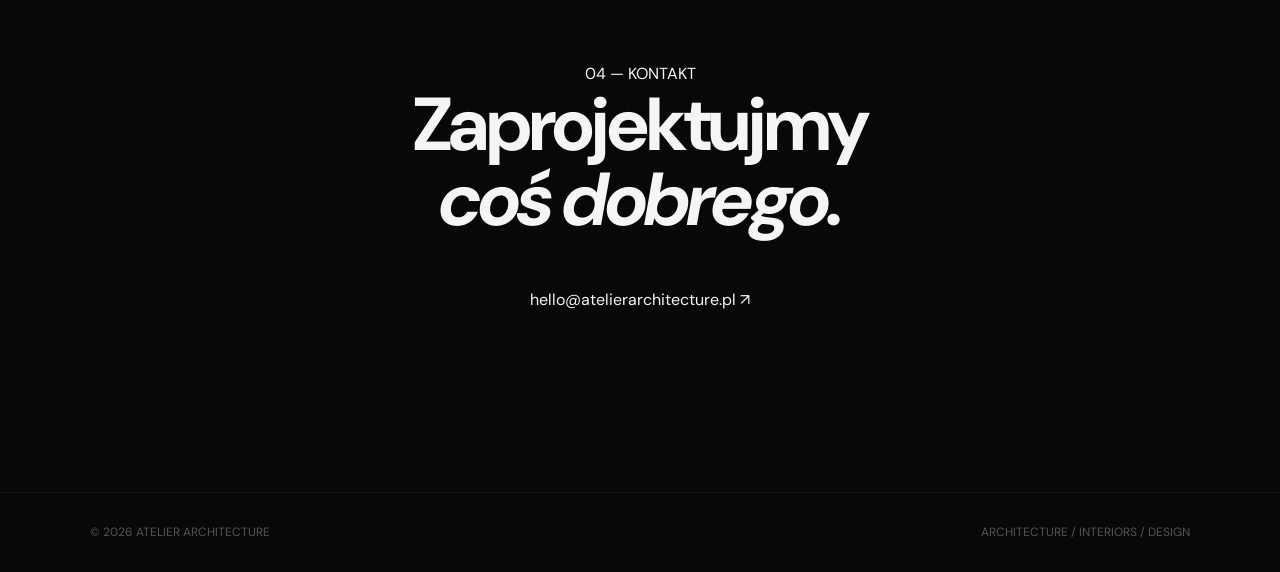
==== commit f6b382ee: "Add files via upload" ====
--- a/atelier-architecture.html
+++ b/atelier-architecture.html
@@ -3,18 +3,7 @@
 <head>
 <meta charset="UTF-8">
 <meta name="viewport" content="width=device-width, initial-scale=1.0">
-<title>Atelier Architecture — projekt strony | Rafał Pałka</title>
-<meta name="description" content="Atelier Architecture — przykładowy projekt minimalistycznej strony internetowej dla pracowni architektonicznej.">
-<meta name="robots" content="index, follow">
-<link rel="canonical" href="https://rafalpalka.pl/atelier-architecture.html">
-<meta property="og:type" content="website">
-<meta property="og:locale" content="pl_PL">
-<meta property="og:title" content="Atelier Architecture — projekt strony | Rafał Pałka">
-<meta property="og:description" content="Atelier Architecture — przykładowy projekt minimalistycznej strony internetowej dla pracowni architektonicznej.">
-<meta property="og:url" content="https://rafalpalka.pl/atelier-architecture.html">
-<meta name="twitter:card" content="summary">
-<meta name="twitter:title" content="Atelier Architecture — projekt strony | Rafał Pałka">
-<meta name="twitter:description" content="Atelier Architecture — przykładowy projekt minimalistycznej strony internetowej dla pracowni architektonicznej.">
+<title>Atelier Architecture — Przestrzeń ma znaczenie.</title>
 <link rel="stylesheet" href="style.css">
 </head>
 <body>
--- a/style.css
+++ b/style.css
@@ -41,7 +41,7 @@
 
 
 .logo {
-    font-size: 26px;
+    font-size: 32px;
     font-weight: 700;
     letter-spacing: -1px;
 }
@@ -50,7 +50,7 @@
 .logo span,
 h1 span,
 h2 span {
-    color: #a78bfa;
+    color: #60a5fa;
 }
 
 
@@ -167,7 +167,7 @@
     position: absolute;
     width: 300px;
     height: 300px;
-    background: #7c3aed;
+    background: #2563eb;
     filter: blur(150px);
     opacity: 0.18;
     top: 100px;
@@ -284,21 +284,21 @@
 
 .project-one {
     background:
-        radial-gradient(circle at 70% 30%, #6d28d9, transparent 30%),
+        radial-gradient(circle at 70% 30%, #1d4ed8, transparent 30%),
         linear-gradient(135deg, #161616, #050505);
 }
 
 
 .project-two {
     background:
-        radial-gradient(circle at 30% 50%, #9333ea, transparent 30%),
+        radial-gradient(circle at 30% 50%, #3b82f6, transparent 30%),
         linear-gradient(135deg, #151515, #050505);
 }
 
 
 .project-three {
     background:
-        radial-gradient(circle at 70% 70%, #4c1d95, transparent 35%),
+        radial-gradient(circle at 70% 70%, #1e3a8a, transparent 35%),
         linear-gradient(135deg, #191919, #050505);
 }
 
@@ -350,7 +350,7 @@
 
 
 .service > span {
-    color: #a78bfa;
+    color: #60a5fa;
     font-size: 13px;
 }
 
@@ -839,7 +839,7 @@
 
 
 .creative-intro h1 span {
-    color: #a78bfa;
+    color: #60a5fa;
 }
 
 
@@ -1088,10 +1088,10 @@
 .thumb-auto-nav span { float:right; font-weight:400; color:#777; }
 .thumb-auto-hero { height:100%; padding:42px 22px; background:linear-gradient(135deg,#171717,#3c3c3c); color:#fff; }
 .thumb-auto-hero b { font-size:34px; line-height:.9; }
-.thumb-auto-hero em { color:#a78bfa; font-style:normal; }
+.thumb-auto-hero em { color:#60a5fa; font-style:normal; }
 .thumb-auto-hero small { display:block; margin-top:20px; color:#bbb; font-size:7px; letter-spacing:1px; }
 .mini-label { position:relative; z-index:2; font-size:48px; line-height:.8; font-weight:700; letter-spacing:-3px; text-align:center; }
-.project-one { background:radial-gradient(circle at 70% 30%,#6d28d9,transparent 30%),linear-gradient(135deg,#161616,#050505); color:#ddd; }
+.project-one { background:radial-gradient(circle at 70% 30%,#1d4ed8,transparent 30%),linear-gradient(135deg,#161616,#050505); color:#ddd; }
 .project-three { background:#eeeae1; color:#171717; }
 .project-three::before,.project-two::before { border-color:rgba(0,0,0,.12); }
 .project-three .mini-label em { color:#ff5b25; font-style:normal; }
@@ -1275,7 +1275,7 @@
 #about .about-stats strong {
     display: block;
     margin-bottom: 9px;
-    color: #a78bfa;
+    color: #60a5fa;
     font-size: 23px;
     line-height: 1;
 }
@@ -1389,7 +1389,7 @@
 }
 
 #services .service-number {
-    color: #a78bfa;
+    color: #60a5fa;
     font-size: 12px;
     font-weight: 600;
     letter-spacing: 1px;
@@ -1466,7 +1466,7 @@
 
 #contact .form-group input:focus,
 #contact .form-group textarea:focus {
-    border-bottom-color: #a78bfa;
+    border-bottom-color: #60a5fa;
 }
 
 #contact .form-group input::placeholder,
@@ -1582,7 +1582,7 @@
 
 #services .services-heading h2 span,
 #contact .contact-heading h2 span {
-    color: #a78bfa;
+    color: #60a5fa;
 }
 
 #services .services-heading > p:last-child,
@@ -1618,7 +1618,7 @@
 }
 
 #services .service-number {
-    color: #a78bfa;
+    color: #60a5fa;
     font-size: 12px;
     font-weight: 600;
     letter-spacing: 1px;
@@ -1689,7 +1689,7 @@
 
 #contact .form-group input:focus,
 #contact .form-group textarea:focus {
-    border-bottom-color: #a78bfa;
+    border-bottom-color: #60a5fa;
 }
 
 #contact .form-group input::placeholder,
@@ -1750,3 +1750,166 @@
         font-size: 18px;
     }
 }
+
+/* AUTO POMOC — HERO THUMBNAIL */
+#projects .project-auto {
+    padding: 0;
+    background: #101010;
+    overflow: hidden;
+}
+
+#projects .auto-hero-thumb {
+    position: absolute;
+    inset: 0;
+    display: flex;
+    flex-direction: column;
+    justify-content: space-between;
+    padding: 30px 34px;
+    background:
+        radial-gradient(circle at 88% 78%, rgba(255, 145, 0, .24), transparent 30%),
+        linear-gradient(135deg, #101010 0%, #171717 58%, #262016 100%);
+    color: #fff;
+    overflow: hidden;
+}
+
+#projects .auto-hero-thumb::before {
+    content: '';
+    position: absolute;
+    width: 250px;
+    height: 250px;
+    right: -90px;
+    bottom: -120px;
+    border: 34px solid rgba(255, 149, 0, .16);
+    border-radius: 50%;
+}
+
+#projects .auto-hero-top {
+    position: relative;
+    z-index: 2;
+    color: #a9a9a9;
+    font-size: 10px;
+    font-weight: 700;
+    letter-spacing: 1.8px;
+}
+
+#projects .auto-hero-dot {
+    display: inline-block;
+    width: 7px;
+    height: 7px;
+    margin-right: 6px;
+    border-radius: 50%;
+    background: #ff9a00;
+}
+
+#projects .auto-hero-hours {
+    float: right;
+    color: #ff9a00;
+    font-size: 13px;
+    letter-spacing: 1px;
+}
+
+#projects .auto-hero-title {
+    position: relative;
+    z-index: 2;
+    margin-top: 20px;
+    line-height: .88;
+    letter-spacing: -3px;
+}
+
+#projects .auto-hero-title span,
+#projects .auto-hero-title strong {
+    display: block;
+}
+
+#projects .auto-hero-title span {
+    font-size: clamp(30px, 3.8vw, 52px);
+    font-weight: 800;
+}
+
+#projects .auto-hero-title strong {
+    color: #ff9a00;
+    font-size: clamp(36px, 4.7vw, 66px);
+    font-weight: 900;
+}
+
+#projects .auto-hero-tags {
+    position: relative;
+    z-index: 2;
+    margin-top: 16px;
+    color: #aaa;
+    font-size: 8px;
+    font-weight: 700;
+    letter-spacing: 1px;
+}
+
+#projects .auto-hero-bottom {
+    position: relative;
+    z-index: 2;
+    display: flex;
+    align-items: center;
+    justify-content: space-between;
+    gap: 12px;
+    padding-top: 18px;
+    border-top: 1px solid rgba(255,255,255,.14);
+}
+
+#projects .auto-hero-call {
+    padding: 9px 13px;
+    border-radius: 999px;
+    background: #ff9a00;
+    color: #111;
+    font-size: 8px;
+    font-weight: 900;
+    letter-spacing: 1px;
+}
+
+#projects .auto-hero-phone {
+    color: #fff;
+    font-size: 16px;
+    font-weight: 800;
+    letter-spacing: .4px;
+}
+
+@media (max-width: 800px) {
+    #projects .auto-hero-thumb {
+        padding: 26px 28px;
+    }
+}
+
+/* FINAL FIX — KONTAKT: zapobieganie nachodzeniu nagłówka na formularz */
+#contact.contact-section {
+    width: min(1100px, 86%);
+    grid-template-columns: 400px minmax(0, 1fr);
+    column-gap: 70px;
+}
+
+#contact .contact-heading h2 {
+    max-width: 400px;
+    font-size: 56px;
+    line-height: .96;
+    letter-spacing: -3.2px;
+}
+
+#contact .contact-form {
+    min-width: 0;
+}
+
+@media (max-width: 900px) {
+    #contact.contact-section {
+        width: 88%;
+        grid-template-columns: 1fr;
+        gap: 55px;
+    }
+
+    #contact .contact-heading h2 {
+        max-width: none;
+        font-size: 58px;
+    }
+}
+
+@media (max-width: 520px) {
+    #contact .contact-heading h2 {
+        font-size: 50px;
+        letter-spacing: -3px;
+    }
+}
